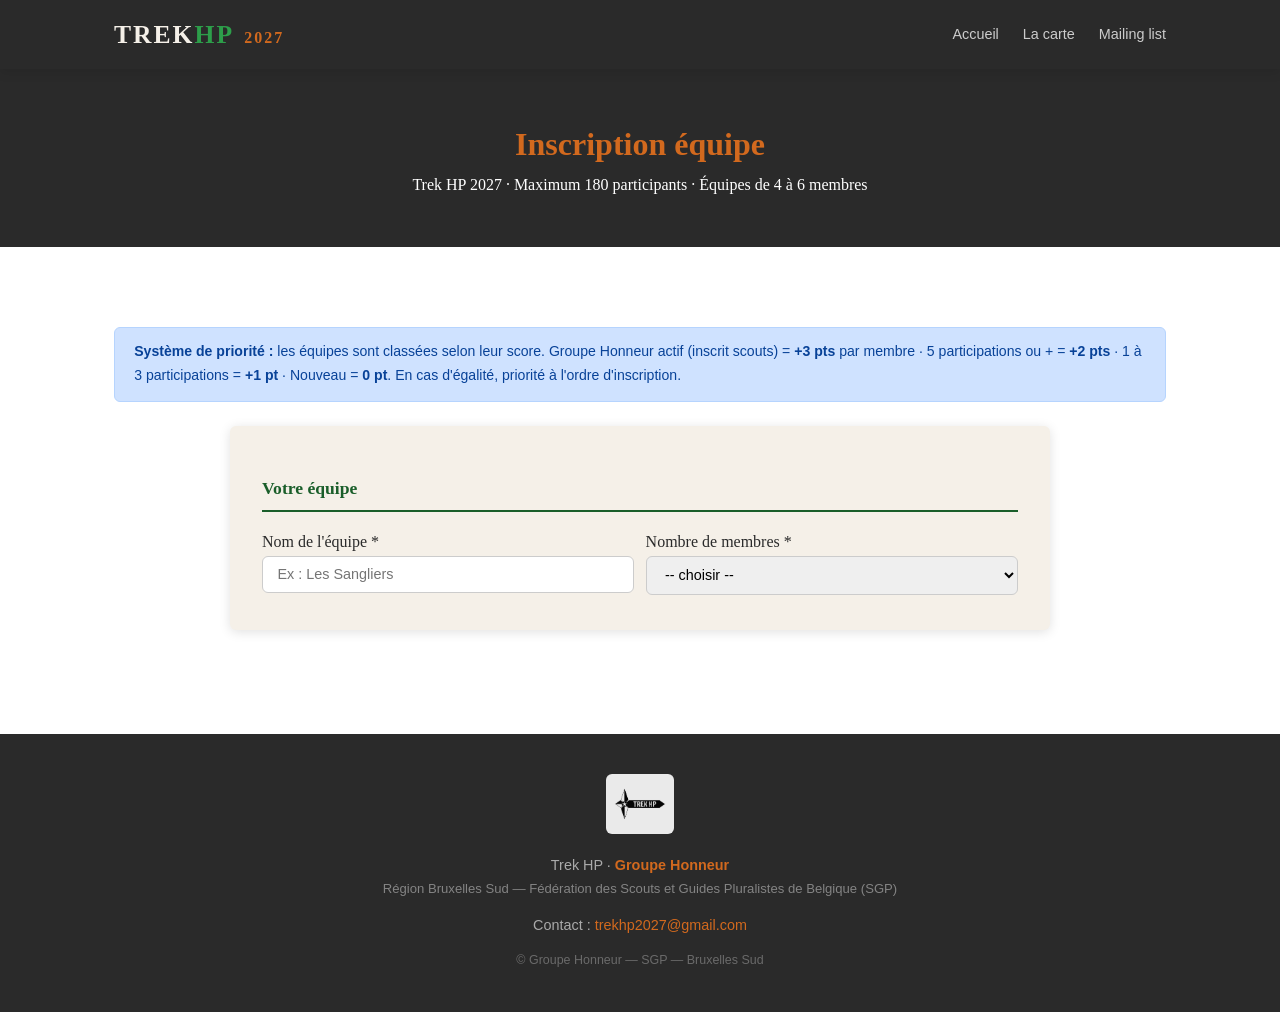
==== inscription.html @ 50cb0b85 "Trek HP 2027 — site initial" ====
<!DOCTYPE html>
<html lang="fr">
<head>
  <meta charset="UTF-8">
  <meta name="viewport" content="width=device-width, initial-scale=1.0">
  <title>Inscription équipe — Trek HP 2027</title>
  <link rel="stylesheet" href="assets/css/style.css">
</head>
<body>

  <header class="site-header">
    <div class="container">
      <div class="logo">
        <a href="index.html" style="text-decoration:none">
          <span class="logo-trek">TREK</span><span class="logo-hp">HP</span>
          <span class="logo-year">2027</span>
        </a>
      </div>
      <nav>
        <a href="index.html">Accueil</a>
        <a href="index.html#carte">La carte</a>
        <a href="index.html#mailing">Mailing list</a>
      </nav>
    </div>
  </header>

  <div class="page-hero">
    <div class="container">
      <h1>Inscription équipe</h1>
      <p>Trek HP 2027 · Maximum 180 participants · Équipes de 4 à 6 membres</p>
    </div>
  </div>

  <section class="section">
    <div class="container">

      <!-- Info priorité -->
      <div class="alert-info">
        <strong>Système de priorité :</strong> les équipes sont classées selon leur score.
        Groupe Honneur actif (inscrit scouts) = <strong>+3 pts</strong> par membre ·
        5 participations ou + = <strong>+2 pts</strong> ·
        1 à 3 participations = <strong>+1 pt</strong> ·
        Nouveau = <strong>0 pt</strong>.
        En cas d'égalité, priorité à l'ordre d'inscription.
      </div>

      <form class="inscription-form" id="form-inscription" onsubmit="submitInscription(event)" novalidate>

        <!-- Équipe -->
        <div class="form-section">
          <h3>Votre équipe</h3>
          <div class="field-row">
            <div>
              <label for="eq-nom">Nom de l'équipe *</label>
              <input type="text" id="eq-nom" placeholder="Ex : Les Sangliers" required>
            </div>
            <div>
              <label for="eq-nb">Nombre de membres *</label>
              <select id="eq-nb" onchange="ajusterMembres()" required>
                <option value="">-- choisir --</option>
                <option value="4">4 membres</option>
                <option value="5">5 membres</option>
                <option value="6">6 membres</option>
              </select>
            </div>
          </div>
        </div>

        <!-- Membres (générés dynamiquement) -->
        <div id="membres-container"></div>

        <!-- Score en temps réel -->
        <div class="score-box" id="score-box" style="display:none">
          <div>
            <div class="score-label">Score de priorité de votre équipe</div>
            <div style="font-family:sans-serif;font-size:0.8rem;opacity:0.6;margin-top:0.2rem">
              Calculé sur la déclaration de vos membres
            </div>
          </div>
          <div class="score-val" id="score-val">0</div>
        </div>

        <!-- Préférences -->
        <div class="form-section" id="section-prefs" style="display:none">
          <h3>Préférences</h3>
          <div class="field-row">
            <div>
              <label for="pref-diff">Niveau de difficulté souhaité</label>
              <select id="pref-diff">
                <option value="indifferent">Indifférent</option>
                <option value="modere">Modéré</option>
                <option value="sportif">Sportif</option>
                <option value="challenge">Challenge maximal</option>
              </select>
            </div>
            <div>
              <label for="pref-region">Préférence de région</label>
              <select id="pref-region">
                <option value="indifferent">Peu importe</option>
                <option value="foret">Forêt</option>
                <option value="champ">Champ &amp; prairie</option>
                <option value="escarpe">Escarpé</option>
              </select>
            </div>
          </div>
          <div class="field-row full">
            <div>
              <label for="pref-remarques">Remarques ou informations particulières</label>
              <input type="text" id="pref-remarques" placeholder="Accessibilité, régime alimentaire, contraintes…">
            </div>
          </div>
        </div>

        <!-- Responsable d'équipe -->
        <div class="form-section" id="section-responsable" style="display:none">
          <h3>Responsable d'équipe (contact principal)</h3>
          <div class="field-row">
            <div>
              <label for="resp-prenom">Prénom *</label>
              <input type="text" id="resp-prenom" required>
            </div>
            <div>
              <label for="resp-nom">Nom *</label>
              <input type="text" id="resp-nom" required>
            </div>
          </div>
          <div class="field-row">
            <div>
              <label for="resp-email">E-mail *</label>
              <input type="email" id="resp-email" required>
            </div>
            <div>
              <label for="resp-tel">Téléphone</label>
              <input type="tel" id="resp-tel" placeholder="+32 …">
            </div>
          </div>

          <div style="margin-top:1rem">
            <label style="display:flex;align-items:flex-start;gap:0.5rem;font-family:sans-serif;font-size:0.88rem;cursor:pointer">
              <input type="checkbox" id="accept-rgpd" required style="margin-top:3px">
              <span>
                Je déclare que les informations fournies sont exactes et j'accepte que ces données
                soient utilisées uniquement dans le cadre de l'organisation du Trek HP 2027.
                Les données seront supprimées après l'événement.
              </span>
            </label>
          </div>

          <div style="margin-top:1.5rem;text-align:center">
            <button type="submit" class="btn btn-primary" id="btn-submit">
              Envoyer l'inscription
            </button>
          </div>
        </div>

      </form>

      <!-- Message de confirmation -->
      <div id="inscription-success" class="success-msg" style="display:none;max-width:640px;margin:0 auto">
        <strong>Inscription reçue !</strong><br>
        Un e-mail de confirmation vous sera envoyé à l'adresse indiquée.
        Votre dossier sera examiné et vous recevrez une confirmation de votre place
        (ou de votre position sur liste d'attente) dans les jours suivants.
      </div>

    </div>
  </section>

  <footer class="site-footer">
    <div class="container">
      <div class="footer-logo">
        <img src="assets/img/logo-trekhp.jpg" alt="Trek HP" class="footer-logo-img">
      </div>
      <p class="footer-org">
        Trek HP · <strong>Groupe Honneur</strong><br>
        <span>Région Bruxelles Sud — Fédération des Scouts et Guides Pluralistes de Belgique (SGP)</span>
      </p>
      <p>Contact : <a href="mailto:trekhp2027@gmail.com">trekhp2027@gmail.com</a></p>
      <p class="footer-copy">&copy; Groupe Honneur — SGP — Bruxelles Sud</p>
    </div>
  </footer>

  <script src="assets/js/config.js"></script>
  <script src="assets/js/inscription.js"></script>
</body>
</html>
---- assets/css/style.css ----
/* ============================================================
   TREK HP — Feuille de style principale
   ============================================================ */

:root {
  --vert:       #1a5e2a;
  --vert-clair: #2d9e4a;
  --brun:       #8B4513;
  --brun-clair: #D2691E;
  --creme:      #f5f0e8;
  --gris-fonce: #2a2a2a;
  --gris:       #555;
  --blanc:      #fff;
  --rayon:      6px;
  --ombre:      0 2px 12px rgba(0,0,0,0.12);
}

*, *::before, *::after { box-sizing: border-box; margin: 0; padding: 0; }

html { scroll-behavior: smooth; }

body {
  font-family: 'Georgia', serif;
  color: var(--gris-fonce);
  background: var(--blanc);
  line-height: 1.7;
}

/* --- CONTAINER --- */
.container { max-width: 1100px; margin: 0 auto; padding: 0 1.5rem; }
.narrow    { max-width: 640px;  margin: 0 auto; }

/* --- HEADER --- */
.site-header {
  position: sticky;
  top: 0;
  z-index: 100;
  background: var(--gris-fonce);
  padding: 0.8rem 0;
  box-shadow: var(--ombre);
}
.site-header .container {
  display: flex;
  align-items: center;
  justify-content: space-between;
  gap: 1rem;
}
.logo { display: flex; align-items: center; gap: 0.6rem; font-size: 1.6rem; font-weight: bold; letter-spacing: 2px; }
.logo-img {
  height: 44px;
  width: auto;
  background: var(--blanc);
  border-radius: 5px;
  padding: 3px 6px;
  display: block;
}
.logo-trek { color: var(--creme); }
.logo-hp   { color: var(--vert-clair); }
.logo-year { color: var(--brun-clair); font-size: 1rem; margin-left: 0.2rem; align-self: flex-start; padding-top: 4px; }

nav { display: flex; align-items: center; gap: 1.5rem; flex-wrap: wrap; }
nav a { color: #ccc; text-decoration: none; font-family: sans-serif; font-size: 0.9rem; }
nav a:hover { color: var(--blanc); }
.btn-nav {
  background: var(--vert);
  color: var(--blanc) !important;
  padding: 0.4rem 1rem;
  border-radius: var(--rayon);
  font-weight: bold;
}
.btn-nav:hover { background: var(--vert-clair); }

/* --- HERO LOGO --- */
.hero-logo-wrap {
  margin-bottom: 0.8rem;
}
.hero-logo {
  height: 150px;
  width: auto;
  background: rgba(255,255,255,0.55);
  border-radius: 10px;
  padding: 8px 16px;
  display: block;
  margin: 0 auto;
}

/* --- HERO --- */
.hero {
  min-height: 90vh;
  background:
    linear-gradient(rgba(0,0,0,0.55), rgba(0,0,0,0.55)),
    url('../img/hero-bg.jpg') center/cover no-repeat;
  background-color: #1a2e1a;
  display: flex;
  flex-direction: column;
  align-items: center;
  justify-content: center;
  text-align: center;
  padding: 4rem 1.5rem;
  gap: 3rem;
  color: var(--blanc);
}
.hero-surtitle {
  font-family: sans-serif;
  letter-spacing: 4px;
  text-transform: uppercase;
  font-size: 0.85rem;
  color: var(--brun-clair);
}
.hero h1 {
  font-size: clamp(2.5rem, 6vw, 4.5rem);
  line-height: 1.1;
  margin: 0.5rem 0 1rem;
}
.hero-subtitle { max-width: 580px; font-size: 1.1rem; opacity: 0.9; }

.hero-ctas { display: flex; gap: 1rem; flex-wrap: wrap; justify-content: center; margin-top: 1.5rem; }

/* --- BOUTONS --- */
.btn {
  display: inline-block;
  padding: 0.75rem 1.8rem;
  border-radius: var(--rayon);
  font-family: sans-serif;
  font-weight: bold;
  text-decoration: none;
  font-size: 0.95rem;
  cursor: pointer;
  transition: transform 0.15s, opacity 0.15s;
  border: none;
}
.btn:hover { transform: translateY(-2px); opacity: 0.92; }
.btn-primary  { background: var(--vert);       color: var(--blanc); }
.btn-secondary {
  background: transparent;
  color: var(--blanc);
  border: 2px solid var(--blanc);
}

/* --- COMPTE À REBOURS --- */
.hero-counter {
  display: flex;
  gap: 2rem;
  background: rgba(0,0,0,0.45);
  padding: 1.2rem 2.5rem;
  border-radius: var(--rayon);
  backdrop-filter: blur(4px);
}
.count-block { text-align: center; }
.count-block span {
  display: block;
  font-size: 2.5rem;
  font-weight: bold;
  color: var(--brun-clair);
  line-height: 1;
}
.count-block label {
  font-family: sans-serif;
  font-size: 0.7rem;
  letter-spacing: 2px;
  text-transform: uppercase;
  opacity: 0.7;
}

/* --- SECTIONS --- */
.section { padding: 5rem 0; }
.section-dark { background: var(--creme); }
.section h2 {
  font-size: 2rem;
  margin-bottom: 1.2rem;
  color: var(--vert);
}
.section h3 { font-size: 1.2rem; margin: 1.5rem 0 0.5rem; color: var(--brun); }
.section-intro { max-width: 700px; margin: 0 auto 2rem; text-align: center; color: var(--gris); }

/* --- TWO COL --- */
.two-col {
  display: grid;
  grid-template-columns: 1fr 1fr;
  gap: 4rem;
  align-items: start;
}
@media (max-width: 720px) { .two-col { grid-template-columns: 1fr; gap: 2rem; } }

/* --- STATS --- */
.stats-grid {
  display: grid;
  grid-template-columns: 1fr 1fr;
  gap: 1.5rem;
}
.stat {
  background: var(--gris-fonce);
  color: var(--blanc);
  padding: 1.5rem;
  border-radius: var(--rayon);
  text-align: center;
  box-shadow: var(--ombre);
}
.stat span { display: block; font-size: 2.2rem; font-weight: bold; color: var(--brun-clair); }
.stat label { font-family: sans-serif; font-size: 0.8rem; opacity: 0.7; }
.stat--text span { font-size: 1.6rem; }
.stat--text label { font-size: 0.78rem; line-height: 1.4; opacity: 0.85; }

/* --- CARTE --- */
#map {
  width: 100%;
  height: 480px;
  border-radius: var(--rayon);
  box-shadow: var(--ombre);
  margin-top: 1rem;
}
.map-legend {
  margin-top: 0.8rem;
  font-family: sans-serif;
  font-size: 0.85rem;
  color: var(--gris);
  text-align: center;
}
.dot {
  display: inline-block;
  width: 12px;
  height: 12px;
  border-radius: 50%;
  vertical-align: middle;
  margin-right: 4px;
}
.dot-done { background: var(--brun-clair); }

/* --- MAILING LIST --- */
.mailing-form { margin-top: 1.5rem; }
.form-row {
  display: flex;
  gap: 0.8rem;
  margin-bottom: 0.8rem;
  flex-wrap: wrap;
}
.form-row input {
  flex: 1;
  min-width: 160px;
  padding: 0.7rem 1rem;
  border: 1px solid #ccc;
  border-radius: var(--rayon);
  font-size: 0.95rem;
  font-family: sans-serif;
}
.form-row input:focus { outline: 2px solid var(--vert); border-color: transparent; }
.form-note { font-family: sans-serif; font-size: 0.78rem; color: var(--gris); margin-top: 0.5rem; }

.success-msg {
  background: #d4edda;
  border: 1px solid #c3e6cb;
  color: #155724;
  padding: 1rem 1.5rem;
  border-radius: var(--rayon);
  font-family: sans-serif;
  margin-top: 1rem;
}

/* --- FOOTER --- */
.site-footer {
  background: var(--gris-fonce);
  color: #aaa;
  padding: 2.5rem 0;
  text-align: center;
  font-family: sans-serif;
  font-size: 0.9rem;
}
.footer-logo { margin-bottom: 0.8rem; }
.footer-logo-img {
  height: 60px;
  width: auto;
  background: var(--blanc);
  border-radius: 6px;
  padding: 4px 8px;
  opacity: 0.9;
  display: inline-block;
}
.footer-org { margin: 0.5rem 0 0.8rem; line-height: 1.6; }
.footer-org strong { color: var(--brun-clair); }
.footer-org span { font-size: 0.82rem; opacity: 0.7; }
.site-footer a { color: var(--brun-clair); text-decoration: none; }
.site-footer a:hover { color: var(--blanc); }
.footer-nav { display: flex; gap: 1.5rem; justify-content: center; margin: 1rem 0; }
.footer-copy { opacity: 0.5; font-size: 0.78rem; margin-top: 0.8rem; }

/* --- INSCRIPTION PAGE --- */
.page-hero {
  background: var(--gris-fonce);
  color: var(--blanc);
  padding: 3rem 0;
  text-align: center;
}
.page-hero h1 { font-size: 2rem; color: var(--brun-clair); }

.inscription-form { max-width: 820px; margin: 0 auto; }

.form-section {
  background: var(--creme);
  border-radius: var(--rayon);
  padding: 1.5rem 2rem;
  margin-bottom: 1.5rem;
  box-shadow: var(--ombre);
}
.form-section h3 {
  color: var(--vert);
  border-bottom: 2px solid var(--vert);
  padding-bottom: 0.4rem;
  margin-bottom: 1rem;
  font-size: 1.1rem;
}

.membre-bloc {
  border: 1px solid #ddd;
  border-radius: var(--rayon);
  padding: 1rem 1.2rem;
  margin-bottom: 1rem;
  background: var(--blanc);
}
.membre-bloc h4 { font-size: 0.9rem; color: var(--gris); margin-bottom: 0.7rem; }

.field-row {
  display: grid;
  grid-template-columns: 1fr 1fr;
  gap: 0.7rem;
  margin-bottom: 0.7rem;
}
@media (max-width: 540px) { .field-row { grid-template-columns: 1fr; } }

.field-row input,
.field-row select,
.field-row.full input {
  width: 100%;
  padding: 0.6rem 0.9rem;
  border: 1px solid #ccc;
  border-radius: var(--rayon);
  font-size: 0.9rem;
  font-family: sans-serif;
}
.field-row.full { grid-template-columns: 1fr; }

/* Score priorité */
.score-box {
  background: var(--gris-fonce);
  color: var(--blanc);
  border-radius: var(--rayon);
  padding: 1.2rem 1.5rem;
  display: flex;
  align-items: center;
  justify-content: space-between;
  margin-bottom: 1.5rem;
}
.score-box .score-val {
  font-size: 2.5rem;
  font-weight: bold;
  color: var(--brun-clair);
}
.score-box .score-label { font-family: sans-serif; font-size: 0.9rem; opacity: 0.8; }

/* Statut badges */
.badge {
  display: inline-block;
  padding: 0.2rem 0.6rem;
  border-radius: 20px;
  font-size: 0.75rem;
  font-family: sans-serif;
  font-weight: bold;
}
.badge-honneur { background: #ffd700; color: #333; }
.badge-veteran { background: var(--brun-clair); color: var(--blanc); }
.badge-ancien  { background: #6c757d;  color: var(--blanc); }
.badge-nouveau { background: #dee2e6;  color: #333; }

/* Alert capacité */
.alert-info {
  background: #cfe2ff;
  border: 1px solid #b6d4fe;
  color: #084298;
  padding: 0.8rem 1.2rem;
  border-radius: var(--rayon);
  font-family: sans-serif;
  font-size: 0.88rem;
  margin-bottom: 1.5rem;
}

/* Responsive nav */
@media (max-width: 600px) {
  nav { gap: 0.8rem; }
  .hero-counter { gap: 1rem; padding: 1rem 1.5rem; }
  .count-block span { font-size: 1.8rem; }
}
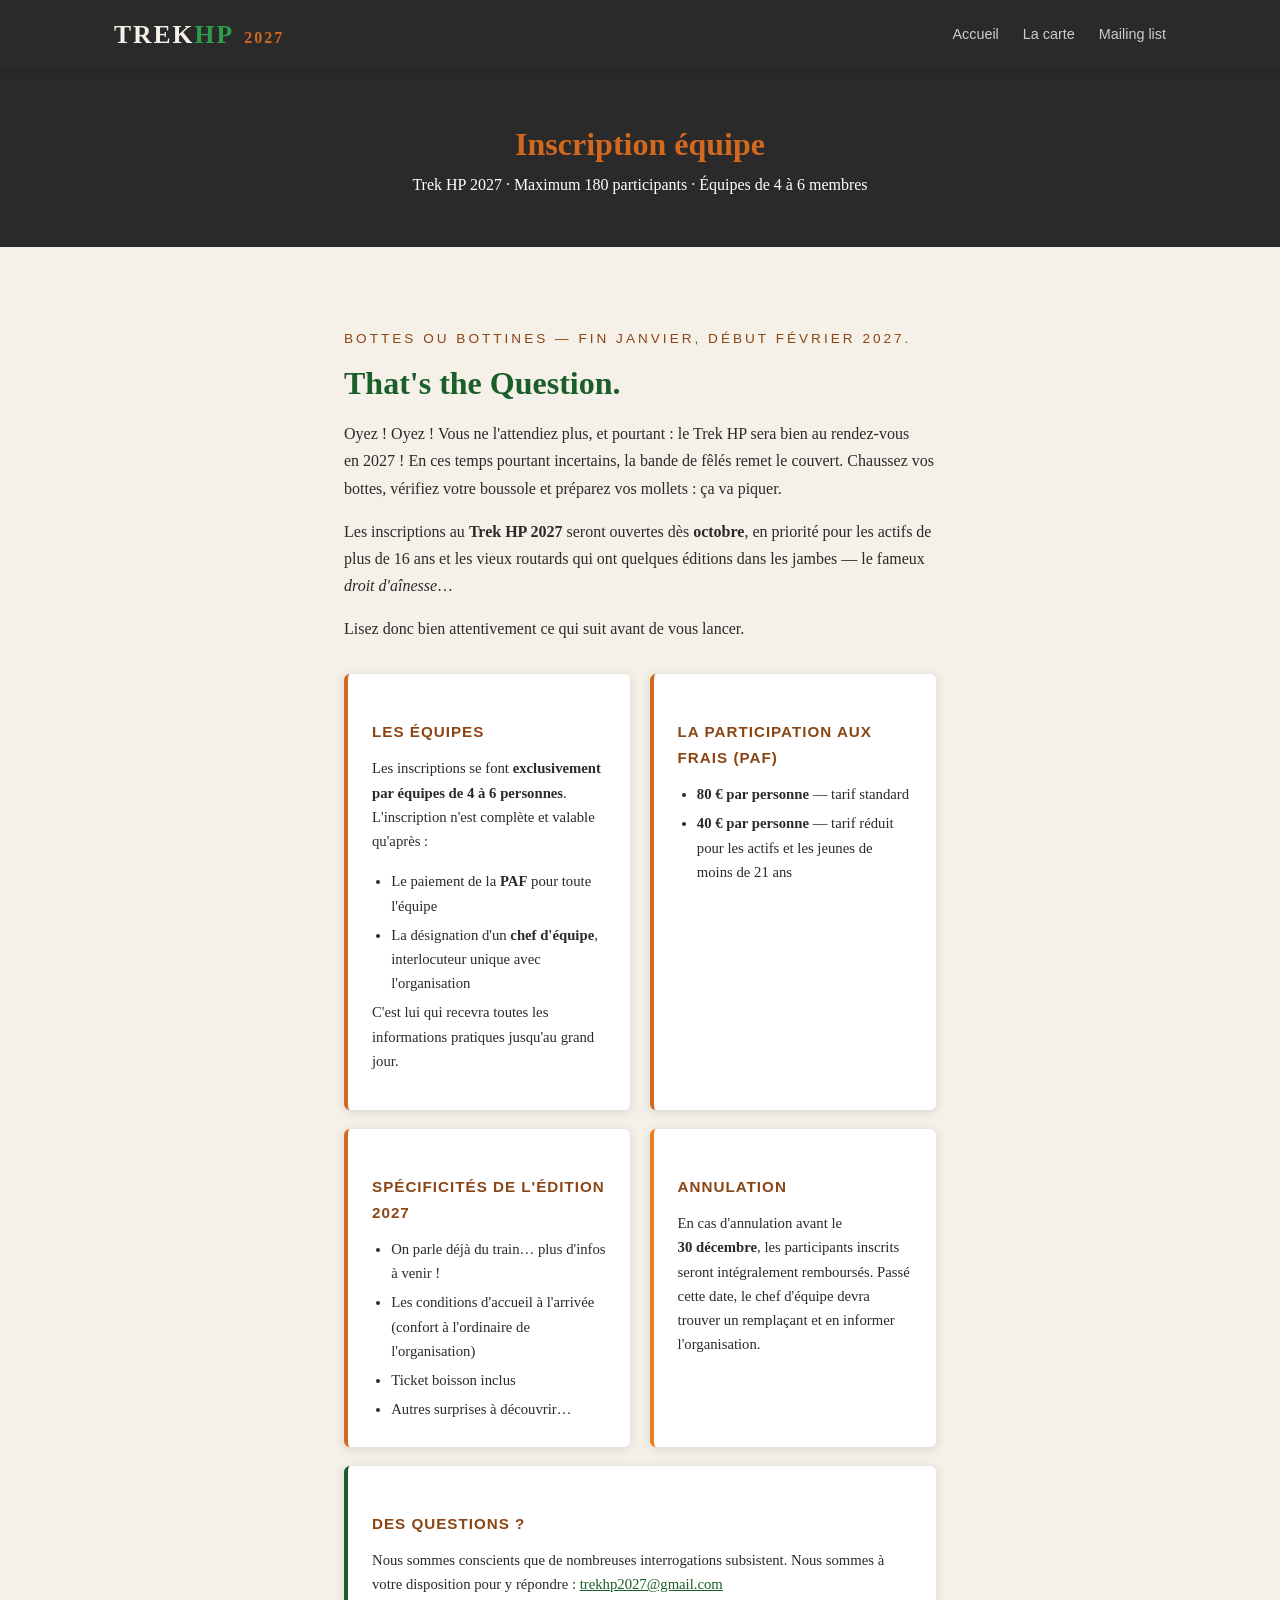
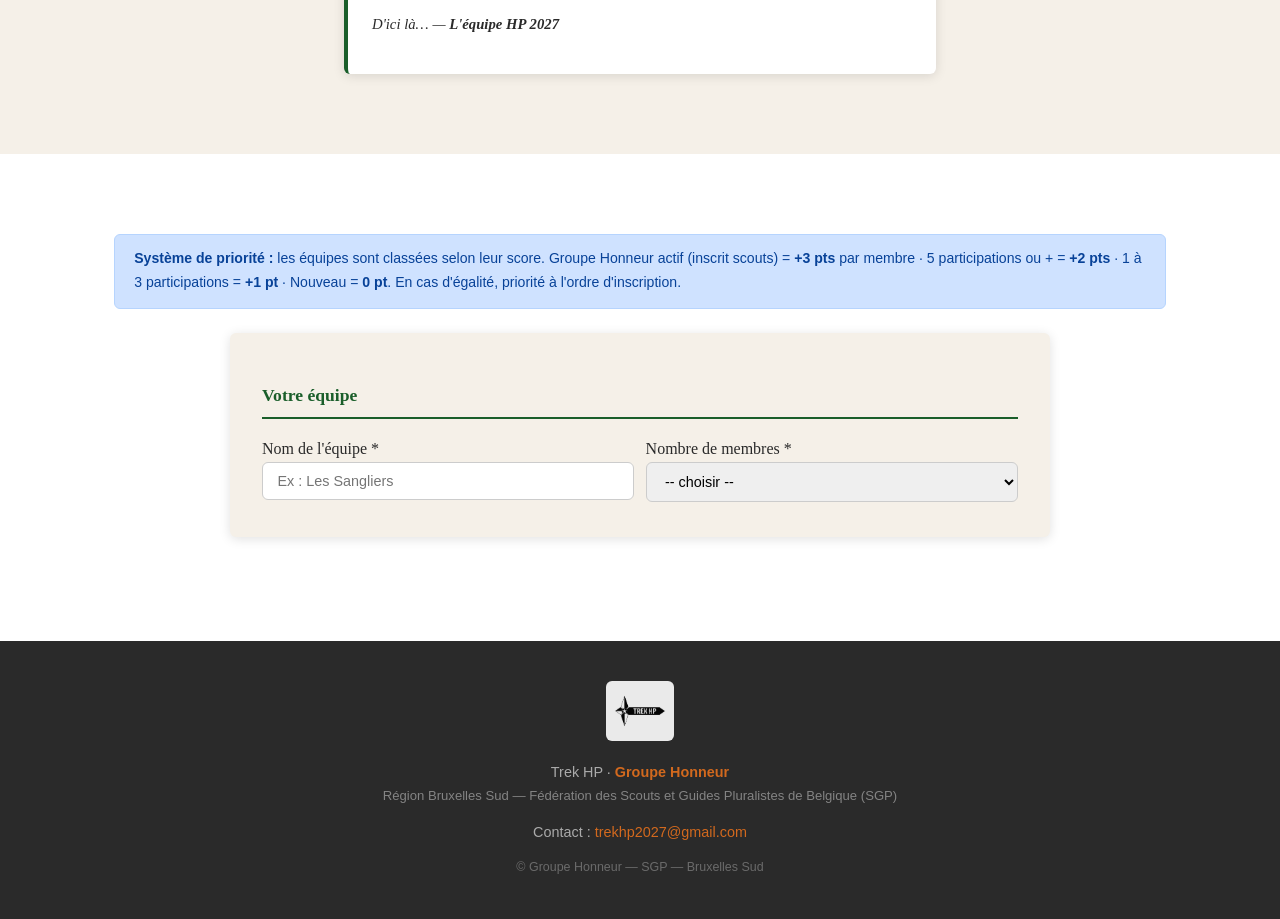
==== commit 7b3b98be: "Ajout texte d'annonce Trek HP 2027 en tête d'inscription" ====
--- a/inscription.html
+++ b/inscription.html
@@ -31,6 +31,82 @@
     </div>
   </div>
 
+  <!-- ANNONCE -->
+  <section class="section section-annonce">
+    <div class="container narrow">
+
+      <p class="annonce-accroche">Bottes ou bottines — fin janvier, début février 2027.</p>
+      <h2 class="annonce-titre">That's the Question.</h2>
+
+      <p>
+        Oyez&nbsp;! Oyez&nbsp;! Vous ne l'attendiez plus, et pourtant&nbsp;: le Trek HP sera bien au rendez-vous
+        en&nbsp;2027&nbsp;! En ces temps pourtant incertains, la bande de fêlés remet le couvert.
+        Chaussez vos bottes, vérifiez votre boussole et préparez vos mollets&nbsp;: ça va piquer.
+      </p>
+
+      <p>
+        Les inscriptions au <strong>Trek HP 2027</strong> seront ouvertes dès&nbsp;<strong>octobre</strong>,
+        en priorité pour les actifs de plus de 16&nbsp;ans et les vieux routards qui ont quelques éditions
+        dans les jambes — le fameux <em>droit d'aînesse</em>&hellip;
+      </p>
+
+      <p>Lisez donc bien attentivement ce qui suit avant de vous lancer.</p>
+
+      <div class="annonce-rules">
+
+        <div class="rule-block">
+          <h3>Les équipes</h3>
+          <p>
+            Les inscriptions se font <strong>exclusivement par équipes de 4 à 6 personnes</strong>.
+            L'inscription n'est complète et valable qu'après&nbsp;:
+          </p>
+          <ul>
+            <li>Le paiement de la <strong>PAF</strong> pour toute l'équipe</li>
+            <li>La désignation d'un <strong>chef d'équipe</strong>, interlocuteur unique avec l'organisation</li>
+          </ul>
+          <p>C'est lui qui recevra toutes les informations pratiques jusqu'au grand jour.</p>
+        </div>
+
+        <div class="rule-block">
+          <h3>La participation aux frais (PAF)</h3>
+          <ul>
+            <li><strong>80 € par personne</strong> — tarif standard</li>
+            <li><strong>40 € par personne</strong> — tarif réduit pour les actifs et les jeunes de moins de 21&nbsp;ans</li>
+          </ul>
+        </div>
+
+        <div class="rule-block">
+          <h3>Spécificités de l'édition 2027</h3>
+          <ul>
+            <li>On parle déjà du train&hellip; plus d'infos à venir&nbsp;!</li>
+            <li>Les conditions d'accueil à l'arrivée (confort à l'ordinaire de l'organisation)</li>
+            <li>Ticket boisson inclus</li>
+            <li>Autres surprises à découvrir&hellip;</li>
+          </ul>
+        </div>
+
+        <div class="rule-block rule-block--warning">
+          <h3>Annulation</h3>
+          <p>
+            En cas d'annulation avant le <strong>30&nbsp;décembre</strong>, les participants inscrits
+            seront intégralement remboursés. Passé cette date, le chef d'équipe devra trouver
+            un remplaçant et en informer l'organisation.
+          </p>
+        </div>
+
+        <div class="rule-block rule-block--info">
+          <h3>Des questions&nbsp;?</h3>
+          <p>
+            Nous sommes conscients que de nombreuses interrogations subsistent. Nous sommes à votre
+            disposition pour y répondre&nbsp;: <a href="mailto:trekhp2027@gmail.com">trekhp2027@gmail.com</a>
+          </p>
+          <p style="margin-top:0.8rem;font-style:italic">D'ici là&hellip; — <strong>L'équipe HP 2027</strong></p>
+        </div>
+
+      </div>
+    </div>
+  </section>
+
   <section class="section">
     <div class="container">
 
@@ -111,31 +187,9 @@
           </div>
         </div>
 
-        <!-- Responsable d'équipe -->
-        <div class="form-section" id="section-responsable" style="display:none">
-          <h3>Responsable d'équipe (contact principal)</h3>
-          <div class="field-row">
-            <div>
-              <label for="resp-prenom">Prénom *</label>
-              <input type="text" id="resp-prenom" required>
-            </div>
-            <div>
-              <label for="resp-nom">Nom *</label>
-              <input type="text" id="resp-nom" required>
-            </div>
-          </div>
-          <div class="field-row">
-            <div>
-              <label for="resp-email">E-mail *</label>
-              <input type="email" id="resp-email" required>
-            </div>
-            <div>
-              <label for="resp-tel">Téléphone</label>
-              <input type="tel" id="resp-tel" placeholder="+32 …">
-            </div>
-          </div>
-
-          <div style="margin-top:1rem">
+        <!-- Validation -->
+        <div class="form-section" id="section-submit" style="display:none">
+          <div style="margin-bottom:1rem">
             <label style="display:flex;align-items:flex-start;gap:0.5rem;font-family:sans-serif;font-size:0.88rem;cursor:pointer">
               <input type="checkbox" id="accept-rgpd" required style="margin-top:3px">
               <span>
@@ -145,8 +199,7 @@
               </span>
             </label>
           </div>
-
-          <div style="margin-top:1.5rem;text-align:center">
+          <div style="text-align:center">
             <button type="submit" class="btn btn-primary" id="btn-submit">
               Envoyer l'inscription
             </button>
--- a/assets/css/style.css
+++ b/assets/css/style.css
@@ -201,6 +201,36 @@
 .stat--text span { font-size: 1.6rem; }
 .stat--text label { font-size: 0.78rem; line-height: 1.4; opacity: 0.85; }
 
+/* --- HISTOIRE --- */
+.section-histoire { background: var(--gris-fonce); color: var(--creme); }
+.section-histoire h2 { color: var(--brun-clair); }
+
+.histoire-body {
+  max-width: 760px;
+  margin: 0 auto;
+  font-size: 1.05rem;
+  line-height: 1.85;
+}
+.histoire-body p { margin-bottom: 1.2rem; }
+.histoire-body sup a {
+  color: var(--brun-clair);
+  text-decoration: none;
+  font-size: 0.75rem;
+  font-family: sans-serif;
+}
+
+.histoire-notes {
+  border-top: 1px solid rgba(255,255,255,0.15);
+  margin-top: 2rem;
+  padding-top: 1.2rem;
+  font-size: 0.82rem;
+  font-family: sans-serif;
+  color: rgba(245,240,232,0.6);
+  line-height: 1.6;
+}
+.histoire-notes p { margin-bottom: 0.5rem; }
+.histoire-notes sup { color: var(--brun-clair); }
+
 /* --- CARTE --- */
 #map {
   width: 100%;
@@ -283,6 +313,57 @@
 .footer-nav { display: flex; gap: 1.5rem; justify-content: center; margin: 1rem 0; }
 .footer-copy { opacity: 0.5; font-size: 0.78rem; margin-top: 0.8rem; }
 
+/* --- ANNONCE INSCRIPTION --- */
+.section-annonce { background: var(--creme); }
+
+.annonce-accroche {
+  font-family: sans-serif;
+  letter-spacing: 3px;
+  text-transform: uppercase;
+  font-size: 0.85rem;
+  color: var(--brun);
+  margin-bottom: 0.3rem;
+}
+.annonce-titre {
+  font-size: clamp(2rem, 5vw, 3rem);
+  color: var(--gris-fonce);
+  margin-bottom: 1.8rem;
+  line-height: 1.1;
+}
+
+.section-annonce p { margin-bottom: 1rem; }
+
+.annonce-rules {
+  display: grid;
+  grid-template-columns: 1fr 1fr;
+  gap: 1.2rem;
+  margin-top: 2rem;
+}
+@media (max-width: 640px) { .annonce-rules { grid-template-columns: 1fr; } }
+
+.rule-block {
+  background: var(--blanc);
+  border-radius: var(--rayon);
+  padding: 1.3rem 1.5rem;
+  box-shadow: var(--ombre);
+  border-left: 4px solid var(--brun-clair);
+}
+.rule-block h3 {
+  font-size: 0.95rem;
+  color: var(--brun);
+  margin-bottom: 0.7rem;
+  text-transform: uppercase;
+  letter-spacing: 1px;
+  font-family: sans-serif;
+}
+.rule-block p, .rule-block li { font-size: 0.92rem; line-height: 1.65; }
+.rule-block ul { padding-left: 1.2rem; margin-top: 0.4rem; }
+.rule-block li { margin-bottom: 0.3rem; }
+.rule-block a { color: var(--vert); }
+
+.rule-block--warning { border-left-color: #e67e22; }
+.rule-block--info    { border-left-color: var(--vert); grid-column: 1 / -1; }
+
 /* --- INSCRIPTION PAGE --- */
 .page-hero {
   background: var(--gris-fonce);
